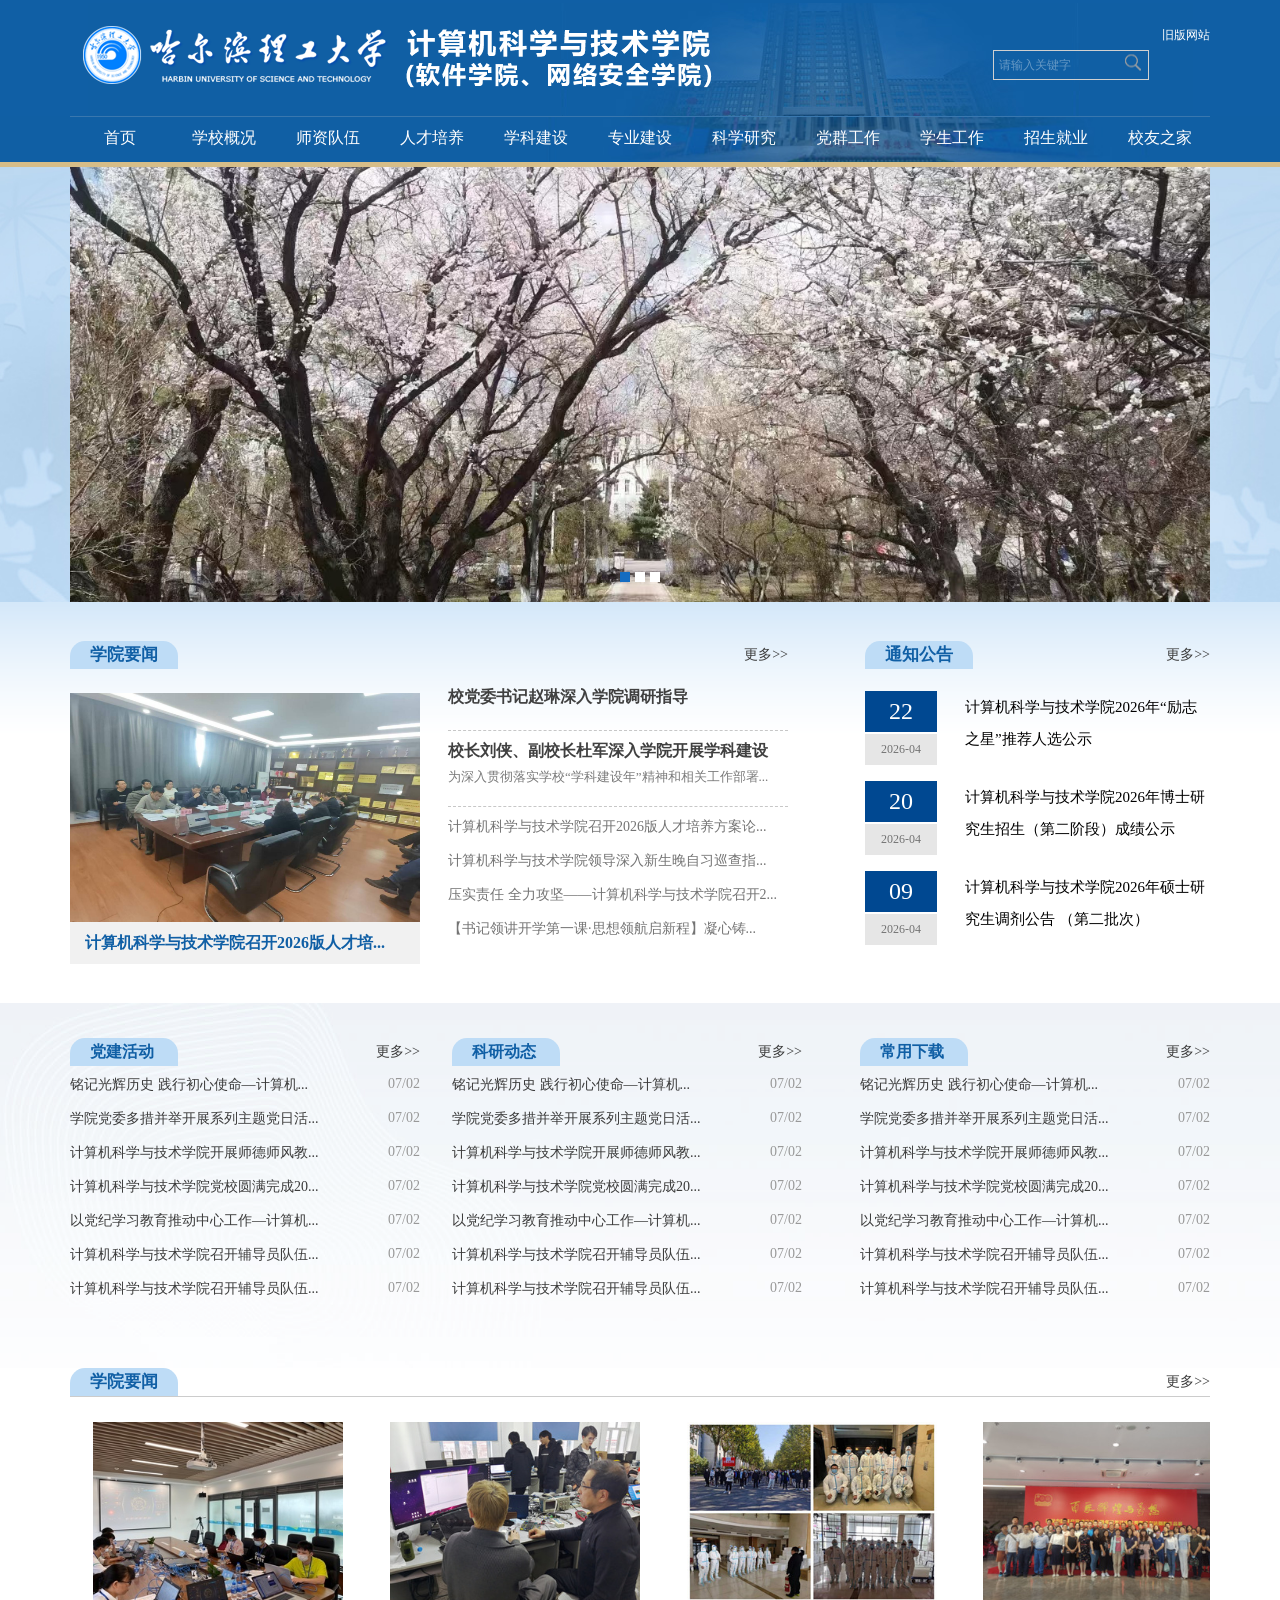
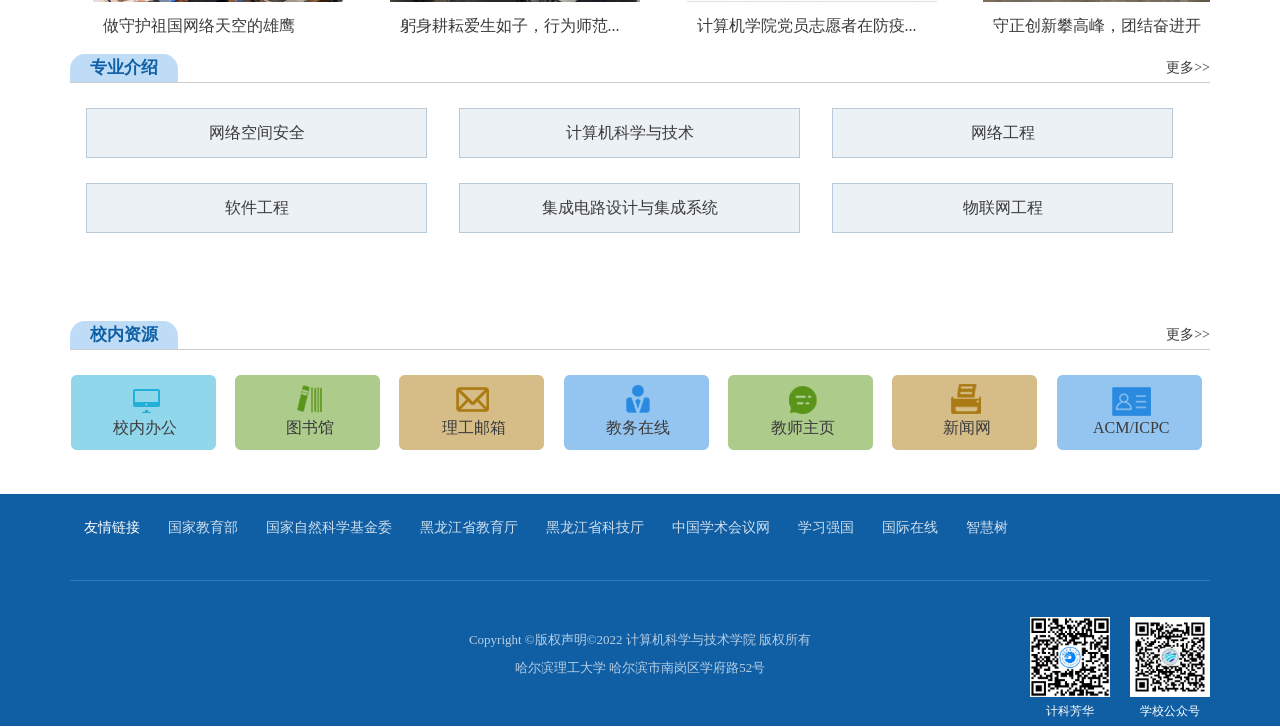
==== index.html @ 83032e9e "first commit" ====
<!DOCTYPE html>
<html lang="zh-CH">
<head>
    <meta charset="UTF-8">
    <meta name="viewport" content="width=device-width, initial-scale=1.0">
    <title>哈尔滨理工大学官网练习</title>
    <link rel="stylesheet" href="./css/index.css">
</head>
<script>
    window.onload=function(){
        let imglist = document.querySelectorAll('.imglist a')
        let leftBtn = document.querySelector('.leftBtn')
        let rightBtn = document.querySelector('.rightBtn')
        let btnlist = document.querySelectorAll('.btnlist span')
        // 轮播图的下标
        let index=0;
        let time;
        autoPlay();
        //位置按钮
        btnClick();
        function autoPlay(){
            clearInterval(time);
            time = setInterval(() => {
                // for(let i=0;i<imglist.length;i++){
                //     imglist[i].classList.remove('show');
                // }
                index==imglist.length-1?index=0:index++;
                public();
                // imglist[index].classList.add('show')
            }, 3000);
        }
        leftBtn.onclick=function(){
            // 清除一下time，防止在点击按钮的时候还在自动轮播
            clearInterval(time);
            index==0?index=imglist.length-1:index--;
            public();
            // 再调用
            autoPlay();
        }
        rightBtn.onclick=function(){
            clearInterval(time);
            index==imglist.length-1?index=0:index++;
            public();
            autoPlay();
        }
        function public(){
              for(let i=0;i<imglist.length;i++){
                imglist[i].classList.remove('show');
                btnlist[i].classList.remove('che');
                }
                imglist[index].classList.add('show');
                btnlist[index].classList.add('che');
        }
        function btnClick(){
            for(let i=0;i<btnlist.length;i++){
                btnlist[i].onclick=function(){
                    clearInterval(time);
                    index = i;
                    public();
                    autoPlay();
                }
            }
        }
        // 小轮播图缓慢轮播
        const postList=document.getElementById('postList')
        // 速度
        postList.style.animationDuration = '30s'
        // 自动获取下拉菜单高度
        const menuitems = document.querySelectorAll('.wp-menu .menu-item');
        menuitems.forEach(item =>{
            const submenu = item.querySelector('.submenu');
            if(submenu){
                const subHeight = submenu.scrollHeight;
                item.addEventListener('mouseenter',()=>{
                    submenu.style.height = subHeight + 'px'
                });
                item.addEventListener('mouseleave',()=>{
                    submenu.style.height = '0';
                })
            }
        })
    }
</script>
<body>
    <!-- 头部栏 -->
     <div class="header">
        <div class="container">
            <!-- 左侧logo区 -->
        <div class="header-left clearfix">
            <div class="sitelogo">
                <a href="#" title="返回哈尔滨理工大学首页"><img src="./images/logo.png" alt="logo图"></a>
            </div>
        </div>
        <!-- 右侧搜索区 -->
        <div class="header-right clearfix">
            <div class="old">
                <ul class="clearfix">
                    <li class="links-i1"><a href="#">旧版网站</a></li>
                </ul>
            </div>
            <div class="search-box">
                <div class="search-wp">
                    <form>
                        <div class="search-input">
                            <input class="search-title" type="text" placeholder="请输入关键字">
                        </div>
                        <div class="search-btn">
                            <input type="submit" class="search-submit" value>
                        </div>
                    </form>
                </div>
            </div>
        </div>
        </div>
     </div>
     <!-- 头部导航栏 -->
      <div class="wp-nav">
        <div class="inner clearfix">
            <div class="wp-panel">
                <div class="wp-winder">
                    <ul class="wp-menu clearfix">
                        <li class="menu-item i1"><a class="menu-link" href="#">首页</a></li>
                        <li class="menu-item i2">
                            <a class="menu-link" href="#">学校概况</a>
                            <ul class="submenu">
                                <li><a href="#">学院简介</a></li>
                                <li><a href="#">现任领导</a></li>
                                <li><a href="#">委员会</a></li>
                                <li><a href="#">学院办公室</a></li>
                                <li><a href="#">学生工作办公室</a></li>
                                <li><a href="#">系、中心</a></li>
                            </ul>
                        </li>
                        <li class="menu-item i3">
                            <a class="menu-link" href="#">师资队伍</a>
                            <ul class="submenu">
                                <li><a href="#">荣誉称号</a></li>
                                <li><a href="#">研究生导师</a></li>
                                <li><a href="#">教师队伍</a></li>
                                <li><a href="#">人才引进</a></li>
                            </ul>
                        </li>
                        <li class="menu-item i4">
                            <a class="menu-link" href="#">人才培养</a>
                            <ul class="submenu">
                                <li><a href="#">本科生培养</a></li>
                                <li><a href="#">硕士生培养</a></li>
                                <li><a href="#">博士生培养</a></li>
                                <li><a href="#">现代产业学院</a></li>
                            </ul>
                        </li>
                        <li class="menu-item i5">
                            <a class="menu-link" href="#">学科建设</a>
                            <ul class="submenu">
                                <li><a href="#">学科简介</a></li>
                                <li><a href="#">学科方向</a></li>
                                <li><a href="#">支撑平台</a></li>
                                <li><a href="#">博士后流动站</a></li>
                            </ul>
                        </li>
                        <li class="menu-item i6">
                            <a class="menu-link" href="#">专业建设</a>
                            <ul class="submenu">
                                <li><a href="#">一流本科专业</a></li>
                                <li><a href="#">工程教育专业认证</a></li>
                                <li><a href="#">新工科</a></li>
                                <li><a href="#">学生指导</a></li>
                                <li><a href="#">研究成果</a></li>
                                <li><a href="#">省级实验教学示范中心</a></li>
                            </ul>
                        </li>
                        <li class="menu-item i7">
                            <a class="menu-link" href="#">科学研究</a>
                            <ul class="submenu">
                                <li><a href="#">科研动态</a></li>
                                <li><a href="#">科研成果</a></li>
                            </ul>
                        </li>
                        <li class="menu-item i8">
                            <a class="menu-link" href="#">党群工作</a>
                            <ul class="submenu">
                                <li><a href="#">基层党组织</a></li>
                                <li><a href="#">党建理论</a></li>
                                <li><a href="#">党建学习</a></li>
                                <li><a href="#">党建活动</a></li>
                                <li><a href="#">党建风采</a></li>
                                <li><a href="#">能力作风建设</a></li>
                                <li><a href="#">喜迎二十大系列活动</a></li>
                            </ul>
                        </li>
                        <li class="menu-item i9">
                            <a class="menu-link" href="#">学生工作</a>
                            <ul class="submenu">
                                <li><a href="#">团学组织</a></li>
                                <li><a href="#">学生党建</a></li>
                                <li><a href="#">学生活动</a></li>
                                <li><a href="#">心理健康</a></li>
                                <li><a href="#">青春榜样</a></li>
                            </ul>
                        </li>
                        <li class="menu-item i10">
                            <a class="menu-link" href="#">招生就业</a>
                            <ul class="submenu">
                                <li><a href="#">本科生招生</a></li>
                                <li><a href="#">研究生招生</a></li>
                                <li><a href="#">就业工作</a></li>
                            </ul>
                        </li>
                        <li class="menu-item i11">
                            <a class="menu-link" href="#">校友之家</a>
                            <ul class="submenu">
                                <li><a href="#">校友风采</a></li>
                                <li><a href="#">校庆专栏</a></li>
                            </ul>
                        </li>
                    </ul>
                </div>
            </div>

        </div>
      </div>
      <!-- 主题内容区域 -->
       <!-- 轮播图-暂时用图片 -->
        <div class="wp-banner">
            <div class="imglist clearfix">
                <a href="#" class="show"><img src="./images/banner1.png" alt=""></a>
                <a href="#" class="show"><img src="./images/banner2.png" alt=""></a>
                <a href="#" class="show"><img src="./images/banner3.png" alt=""></a>
                <div class="leftBtn">&lt;</div>
                <div class="rightBtn">&gt;</div>
                <!-- 位置按钮 -->
                <div class="btnlist">
                    <span class="che"></span>
                    <span></span>
                    <span></span>
                </div>
            </div>
        </div>
        <!-- 内容区1 -->
         <div class="main1">
            <div class="container clearfix ">
                <div class="main1-left ">
                    <div class="biaoti clearfix">
                        <div class="tt">
                            <h3 class="titi" style="cursor: pointer;"><span class="title">学院要闻</span></h3>
                        </div>
                        <div class="more">
                            <a href="#">更多>></a>
                        </div>
                    </div>
                    <div class="mm1">
                        <div class="mm1-pc"><img src="./images/mm1.png" alt="小轮播图1-暂定"></div>
                        <div class="mm1-wz">
                            <h2 class="wz-h2">
                                <a href="#">计算机科学与技术学院召开2026版人才培...</a>
                            </h2>
                        </div>
                    </div>
                    <div class="mm2">
                        <ul class="new-text">
                            <li class="new-text-i1">
                                    <a href="#">校党委书记赵琳深入学院调研指导</a>
                            </li>
                            <li class="new-text-i2">
                                    <a href="#">校长刘侠、副校长杜军深入学院开展学科建设</a>
                                    <a class="i2-min" href="#">为深入贯彻落实学校“学科建设年”精神和相关工作部署...</a>
                            </li>
                            <li class="new-text-i3">
                                <a href="#">计算机科学与技术学院召开2026版人才培养方案论...</a>
                            </li>
                            <li class="new-text-i4">
                                <a href="#">计算机科学与技术学院领导深入新生晚自习巡查指...</a>
                            </li>
                            <li class="new-text-i5">
                                <a href="#">压实责任 全力攻坚——计算机科学与技术学院召开2...</a>
                            </li>
                            <li class="new-text-i6">
                                <a href="#">【书记领讲开学第一课·思想领航启新程】凝心铸...</a>
                            </li>
                        </ul>
                    </div>
                </div>
                <div class="main1-right ">
                    <div class="biaoti2 clearfix">
                        <div class="tt2">
                            <h3 class="titi" style="cursor: pointer;"><span class="title">通知公告</span></h3>
                        </div>
                        <div class="more">
                            <a href="#">更多>></a>
                        </div>
                    </div>
                    <div class="con">
                        <ul class="news_list clearfix">
                            <li class="news n1">
                                <div class="news_date">
                                    <div class="news_year">22</div>
                                    <div class="news_days">2026-04</div>
                                </div>
                                <div class="news_wz">
                                    <div class="news_con">
                                        <div class="news_title">
                                            <a href="#">计算机科学与技术学院2026年“励志之星”推荐人选公示</a>
                                        </div>
                                    </div>
                                </div>
                            </li>
                            <li class="news n1">
                                <div class="news_date">
                                    <div class="news_year">20</div>
                                    <div class="news_days">2026-04</div>
                                </div>
                                <div class="news_wz">
                                    <div class="news_con">
                                        <div class="news_title">
                                            <a href="#">计算机科学与技术学院2026年博士研究生招生（第二阶段）成绩公示</a>
                                        </div>
                                    </div>
                                </div>
                            </li>
                            <li class="news n1">
                                <div class="news_date">
                                    <div class="news_year">09</div>
                                    <div class="news_days">2026-04</div>
                                </div>
                                <div class="news_wz">
                                    <div class="news_con">
                                        <div class="news_title">
                                            <a href="#">计算机科学与技术学院2026年硕士研究生调剂公告 （第二批次）</a>
                                        </div>
                                    </div>
                                </div>
                            </li>
                            <li class="news n2"></li>
                            <li class="news n3"></li>
                        </ul>
                    </div>
                </div>
            </div>
         </div>
         <!-- 内容区2 -->
          <div class="main2">
            <div class="container">
                <div class="mod">
                    <div class="ml">
                        <div class="ml-box clearfix">
                            <div class="mod-biaoti clearfix">
                                <div class="tt2">
                                    <h3 class="titi" style="cursor: pointer;"><span class="title">党建活动</span></h3>
                                </div>
                                <div class="more">
                                    <a href="#">更多>></a>
                                </div>
                            </div>
                            <div class="con tu-text">
                                <ul class="news-list clearfix">
                                    <li class="news i1 clearfix">
                                        <div class="news-title">
                                            <a href="#">铭记光辉历史 践行初心使命—计算机...</a>
                                        </div>
                                        <div class="news-meta">07/02</div>
                                    </li>
                                    <li class="news i1 clearfix">
                                        <div class="news-title">
                                            <a href="#">学院党委多措并举开展系列主题党日活...</a>
                                        </div>
                                        <div class="news-meta">07/02</div>
                                    </li>
                                    <li class="news i1 clearfix">
                                        <div class="news-title">
                                            <a href="#">计算机科学与技术学院开展师德师风教...</a>
                                        </div>
                                        <div class="news-meta">07/02</div>
                                    </li>
                                    <li class="news i1 clearfix">
                                        <div class="news-title">
                                            <a href="#">计算机科学与技术学院党校圆满完成20...</a>
                                        </div>
                                        <div class="news-meta">07/02</div>
                                    </li>
                                    <li class="news i1 clearfix">
                                        <div class="news-title">
                                            <a href="#">以党纪学习教育推动中心工作—计算机...</a>
                                        </div>
                                        <div class="news-meta">07/02</div>
                                    </li>
                                    <li class="news i1 clearfix">
                                        <div class="news-title">
                                            <a href="#">计算机科学与技术学院召开辅导员队伍...</a>
                                        </div>
                                        <div class="news-meta">07/02</div>
                                    </li>
                                    <li class="news i1 clearfix">
                                        <div class="news-title">
                                            <a href="#">计算机科学与技术学院召开辅导员队伍...</a>
                                        </div>
                                        <div class="news-meta">07/02</div>
                                    </li>

                                </ul>
                            </div>
                        </div>
                    </div>
                    <div class="mc">
                        <div class="ml-box clearfix">
                            <div class="mod-biaoti clearfix">
                                <div class="tt2">
                                    <h3 class="titi" style="cursor: pointer;"><span class="title">科研动态</span></h3>
                                </div>
                                <div class="more">
                                    <a href="#">更多>></a>
                                </div>
                            </div>
                            <div class="con tu-text">
                                <ul class="news-list clearfix">
                                    <li class="news i1 clearfix">
                                        <div class="news-title">
                                            <a href="#">铭记光辉历史 践行初心使命—计算机...</a>
                                        </div>
                                        <div class="news-meta">07/02</div>
                                    </li>
                                    <li class="news i1 clearfix">
                                        <div class="news-title">
                                            <a href="#">学院党委多措并举开展系列主题党日活...</a>
                                        </div>
                                        <div class="news-meta">07/02</div>
                                    </li>
                                    <li class="news i1 clearfix">
                                        <div class="news-title">
                                            <a href="#">计算机科学与技术学院开展师德师风教...</a>
                                        </div>
                                        <div class="news-meta">07/02</div>
                                    </li>
                                    <li class="news i1 clearfix">
                                        <div class="news-title">
                                            <a href="#">计算机科学与技术学院党校圆满完成20...</a>
                                        </div>
                                        <div class="news-meta">07/02</div>
                                    </li>
                                    <li class="news i1 clearfix">
                                        <div class="news-title">
                                            <a href="#">以党纪学习教育推动中心工作—计算机...</a>
                                        </div>
                                        <div class="news-meta">07/02</div>
                                    </li>
                                    <li class="news i1 clearfix">
                                        <div class="news-title">
                                            <a href="#">计算机科学与技术学院召开辅导员队伍...</a>
                                        </div>
                                        <div class="news-meta">07/02</div>
                                    </li>
                                    <li class="news i1 clearfix">
                                        <div class="news-title">
                                            <a href="#">计算机科学与技术学院召开辅导员队伍...</a>
                                        </div>
                                        <div class="news-meta">07/02</div>
                                    </li>

                                </ul>
                            </div>
                        </div>
                    </div>
                    <div class="mr">
                        <div class="ml-box clearfix">
                            <div class="mod-biaoti clearfix">
                                <div class="tt2">
                                    <h3 class="titi" style="cursor: pointer;"><span class="title">常用下载</span></h3>
                                </div>
                                <div class="more">
                                    <a href="#">更多>></a>
                                </div>
                            </div>
                            <div class="con tu-text">
                                <ul class="news-list clearfix">
                                    <li class="news i1 clearfix">
                                        <div class="news-title">
                                            <a href="#">铭记光辉历史 践行初心使命—计算机...</a>
                                        </div>
                                        <div class="news-meta">07/02</div>
                                    </li>
                                    <li class="news i1 clearfix">
                                        <div class="news-title">
                                            <a href="#">学院党委多措并举开展系列主题党日活...</a>
                                        </div>
                                        <div class="news-meta">07/02</div>
                                    </li>
                                    <li class="news i1 clearfix">
                                        <div class="news-title">
                                            <a href="#">计算机科学与技术学院开展师德师风教...</a>
                                        </div>
                                        <div class="news-meta">07/02</div>
                                    </li>
                                    <li class="news i1 clearfix">
                                        <div class="news-title">
                                            <a href="#">计算机科学与技术学院党校圆满完成20...</a>
                                        </div>
                                        <div class="news-meta">07/02</div>
                                    </li>
                                    <li class="news i1 clearfix">
                                        <div class="news-title">
                                            <a href="#">以党纪学习教育推动中心工作—计算机...</a>
                                        </div>
                                        <div class="news-meta">07/02</div>
                                    </li>
                                    <li class="news i1 clearfix">
                                        <div class="news-title">
                                            <a href="#">计算机科学与技术学院召开辅导员队伍...</a>
                                        </div>
                                        <div class="news-meta">07/02</div>
                                    </li>
                                    <li class="news i1 clearfix">
                                        <div class="news-title">
                                            <a href="#">计算机科学与技术学院召开辅导员队伍...</a>
                                        </div>
                                        <div class="news-meta">07/02</div>
                                    </li>

                                </ul>
                            </div>
                        </div>
                    </div>
                </div>
            </div>
          </div>
          <!-- 内容3 -->
           <div class="main3">
            <div class="container">
                <div class="mod clearfix">
                    <div class="post-min">
                        <div class="biaoti3 clearfix">
                            <div class="tt">
                                <h3 class="titi"><span class="title">学院要闻</span></h3>
                            </div>
                            <div class="more">
                                <a href="#">更多>></a>
                            </div>
                        </div>
                        <!-- 小轮播 -->
                        <div class="scroll-wrap">
                        <div class="pc-min clearfix" id="postList">
                            <div class="pc1">
                                <img src="./images/post1.png">
                                <div class="pc1-wz">
                                    <a href="#">做守护祖国网络天空的雄鹰————...</a>
                                </div>
                            </div>
                            <div class="pc2">
                                <img src="./images/post2.png">
                                <div class="pc2-wz">
                                    <a href="#">躬身耕耘爱生如子，行为师范...</a>
                                </div>
                            </div>
                            <div class="pc3">
                                <img src="./images/post3.png">
                                <div class="pc3-wz">
                                    <a href="#">计算机学院党员志愿者在防疫...</a>
                                </div>
                            </div>
                            <div class="pc4">
                                <img src="./images/post4.png">
                                <div class="pc4-wz">
                                    <a href="#">守正创新攀高峰，团结奋进开新...</a>
                                </div>
                            </div>
                            <div class="pc1">
                                <img src="./images/post1.png">
                                <div class="pc1-wz">
                                    <a href="#">做守护祖国网络天空的雄鹰————...</a>
                                </div>
                            </div>
                            <div class="pc2">
                                <img src="./images/post2.png">
                                <div class="pc2-wz">
                                    <a href="#">躬身耕耘爱生如子，行为师范...</a>
                                </div>
                            </div>
                            <div class="pc3">
                                <img src="./images/post3.png">
                                <div class="pc3-wz">
                                    <a href="#">计算机学院党员志愿者在防疫...</a>
                                </div>
                            </div>
                            <div class="pc4">
                                <img src="./images/post4.png">
                                <div class="pc4-wz">
                                    <a href="#">守正创新攀高峰，团结奋进开新...</a>
                                </div>
                            </div>
                        </div>
                        </div>
                    <div class="post-2">
                        <div class="biaoti3 clearfix">
                            <div class="tt">
                                <h3 class="titi" style="cursor: pointer;"><span class="title">专业介绍</span></h3>
                            </div>
                            <div class="more">
                                <a href="#">更多>></a>
                            </div>
                        </div>
                        <div class="tu-text">
                            <ul class="news-list clearfix">
                                <li class="news n1">
                                    <div class="news-con"></div>
                                    <div class="news-title0"><a href="#">网络空间安全</a></div>
                                </li>
                                <li class="news n1">
                                     <div class="news-con"></div>
                                    <div class="news-title0"><a href="#">计算机科学与技术</a></div>
                                </li>
                                <li class="news n1">
                                     <div class="news-con"></div>
                                    <div class="news-title0"><a href="#">网络工程</a></div>
                                </li>
                                <li class="news n1">
                                     <div class="news-con"></div>
                                    <div class="news-title0"><a href="#">软件工程</a></div>
                                </li>
                                <li class="news n1">
                                     <div class="news-con"></div>
                                    <div class="news-title0"><a href="#">集成电路设计与集成系统</a></div>
                                </li>
                                <li class="news n1">
                                     <div class="news-con"></div>
                                    <div class="news-title0"><a href="#">物联网工程</a></div>
                                </li>
                            </ul>
                        </div>
                    </div>
                        <div class="post-3">
                            <div class="biaoti3 clearfix">
                                <div class="tt">
                                    <h3 class="titi"style="cursor: pointer;"><span class="title">校内资源</span></h3>
                                </div>
                                <div class="more">
                                    <a href="#">更多>></a>
                                </div>
                                </div>
                            <div class="post3-text">
                                <ul class="post3-list clearfix">
                                    <li class="pnews n1 clearfix">
                                        <div class="ptitle"><a href="#">校内办公</a></div>
                                    </li>
                                    <li class="pnews n2 clearfix">
                                         <div class="ptitle"><a href="#">图书馆</a></div>
                                    </li>
                                    <li class="pnews n3 clearfix">
                                         <div class="ptitle"><a href="#">理工邮箱</a></div>
                                    </li>
                                    <li class="pnews n4 clearfix">
                                         <div class="ptitle"><a href="#">教务在线</a></div>
                                    </li>
                                    <li class="pnews n5 clearfix">
                                         <div class="ptitle"><a href="#">教师主页</a></div>
                                    </li>
                                    <li class="pnews n6 clearfix">
                                         <div class="ptitle"><a href="#">新闻网</a></div>
                                    </li>
                                    <li class="pnews n7 clearfix">
                                         <div class="ptitle"><a href="#">ACM/ICPC</a></div>
                                    </li>
                                </ul>
                            </div>
                        </div>
                </div>
            </div>
           </div>
           </div>
           <!-- 页脚区 -->
            <div class="footer">
                <div class="container">
                    <div class="top-link clearfix">
                        <li style="font-size: 14px;color: white;">友情链接</li>
                        <li><a href="#">国家教育部</a></li>
                        <li><a href="#">国家自然科学基金委</a></li>
                        <li><a href="#">黑龙江省教育厅</a></li>
                        <li><a href="#">黑龙江省科技厅</a></li>
                        <li><a href="#">中国学术会议网</a></li>
                        <li><a href="#">学习强国</a></li>
                        <li><a href="#">国际在线</a></li>
                        <li><a href="#">智慧树</a></li> 
                    </div>
                    <div class="bottom-foot">
                        <p class="copyright">Copyright ©版权声明©2022  计算机科学与技术学院  版权所有</p>
                        <p class="copyright">哈尔滨理工大学 哈尔滨市南岗区学府路52号</p>
                        <div class="foot-right">
                            <ul class="clearfix">
                                <li class="i1">
                                    <div class="right-con">
                                        <a href="#" target="_blank" title="学校公众号"><img src="./images/二维码.png" alt="二维码"></a>
                                    </div>
                                    <span>
                                        <a href="#" target="_blank" title="学校公众号">学校公众号</a>
                                    </span>
                                </li>
                                <li class="i2">
                                    <div class="right-con">
                                        <a href="#" target="_blank" title="计科芳华"><img src="./images/二维码2.png" alt="二维码"></a>
                                    </div>
                                    <span>
                                        <a href="#" target="_blank" title="计科芳华">计科芳华</a>
                                    </span>
                                </li>
                            </ul>
                        </div>
                    </div>
                </div>
            </div>
</body>
</html>
---- css/index.css ----
/* #region 基础设置 start */
.container {
    max-width: 1140px;
    margin: 0 auto; 
}
ul,ol {
    list-style: none;
}
a {
    text-decoration: none;
}
body,h1,h2,h3,h4,h5,h6,hr,p,blockquote,dl,dt,dd,ul,ol,li,pre,form,fieldset,legend,button,input,textarea,th,td{
    margin: 0;
    padding: 0;
}   

/* #endregion 基础设置 end */

/* #region 头部栏样式 start*/
.header{
    height: 116px;
    background: #105fa5 url(../images/heabd.png) no-repeat center bottom;
}
.header-left .sitelogo{
    float: left;
    padding-top: 10px;
}
.header-right{
    width: 217px;
    float: right;
    margin-top: 25px;
}
.old{
    float: right;
}
.old ul .links-i1{
    float: left;
}
.old ul .links-i1 a{
    color: white;
    font-size: 12px;
}
.search-box{
    width: 156px;
    margin-top: 25px;
    float: left;
    text-align: right;
}
.search-wp{
    position: relative;
    border: 1px solid #d0d0d0;
}
.search-wp form{
    display: block;
}
.search-wp .search-input{
    margin-right: 40px;
    margin-left: 5px;
}
.search-wp .search-input input.search-title{
    padding: 6px 0px;
    width: 100%;
    height: 16px;
    outline: 0;
    border: 0;
    background: 0 0;
    color: #fff;
    font-size: 12px;
    line-height: 15px;
    opacity: 0.6;
    font-family: 微软雅黑;
}
.search-wp .search-input
input.search-title::-webkit-input-placeholder{
    color: #fff;
    opacity: 0.6;
    text-align: left;
}
.search-wp .search-input
input.search-title::-moz-placeholder{
    color: #fff;
    opacity: 0.6;
    text-align: left;
}
.search-wp .search-input
input.search-title::-ms-placeholder{
    color: #fff;
    opacity: 0.6;
    text-align: left;
}
.search-wp .search-btn{
    position: absolute;
    top: -1px;
    right: 0;
    width: 32px;
    height: 24px;
}
.search-wp .search-btn input.search-submit{
    width: 32px;
    height: 24px;
    outline: 0;
    border: 0;
    background: url(../images/sous.png) no-repeat center center;
    cursor: pointer;
}
/* #endregion 头部栏样式 end*/
/* #region 头部导航栏 start */
.wp-nav{
    border-bottom: 5px solid #d6bd88;
    background: url(../images/navbd.png) no-repeat center;
    background-size: cover;
}
.wp-nav .inner{
    border-top: 1px solid #3977ae;
    margin: 0 auto;
    max-width: 1140px;
}
.wp-nav .inner .wp-panel{
    height: 45px;
}
.wp-menu{
    margin: 0 auto;
}
.wp-winder ul{
padding-left: 0;
}
.wp-menu .menu-item{
    position: relative;
    display: inline-block;
    text-align: center;
    z-index: 10;
}
.wp-menu .menu-item li{
    background: 0 0;
    width: 100px;
}

.wp-menu .menu-item a.menu-link{
    display: inline-block;
    min-width: 100px;
    color: #fffefe;
    text-align: center;
    font-size: 16px;
    line-height: 42px;
    width: 100%;
    text-decoration: none;
}
.wp-menu .submenu{
    position: absolute;
    top: 100%;
    left: 0;
    background:#fff;
    list-style: none;
    padding: 0;
    margin: 0;
    min-width: 130px;
    /* display: none; */
    box-shadow:0 2px 8px rgba(0, 0, 0, 0.1) ;
    height: 0;
    overflow: hidden;
    transition:  0.5s ease;
}
/* .wp-menu .menu-item:hover .submenu{
    transition:  0.5s ease;
    
} */
.wp-menu .submenu li a{
    width: 100%;
    display: block;
    padding: 10px 15px;
    color: #333;
    text-decoration: none;
    font-size: 15px;
    text-align: center;
    font-family: "微软雅黑";
}
.wp-menu .submenu li a:hover{
    background-color: rgb(19, 132, 226);
    color: #fff;
    transition: 0.5s;
}
/* .wp-menu .menu-item:hover .submenu{
    display: block;
} */
.wp-menu .menu-item:hover .menu-link{
    background-color: rgb(19, 132, 226);
    transition: 0.5s;
}
/* #endregion 头部导航栏 end */

/* #region 轮播图样式 start */
.wp-banner{
    height: 435px;
    width: 100%;
    background: url(../images/banbd.png) no-repeat center;
    overflow: hidden;
    background-size: cover;
}
.wp-banner .imglist{
    position: relative;
    text-align: center;
    width: 1140px;
    height: 435px;
    margin: 0 auto;
    overflow: hidden;
}
.wp-banner .imglist a{
    display: block;
    position: absolute;
    width: 100%;
    height: 100%;
    /* display: none; */
    opacity: 0;
    transition:0.8s ease;
    font-family: "微软雅黑";
    z-index: 1;
}
.show{
    opacity: 1 !important;
    z-index: 9;
}
.wp-banner .imglist a img{
    display: block;
    width: 100%;
    height: 100%;
    object-fit: cover;
}
.leftBtn,.rightBtn{
    position: absolute;
    top: 50%;
    transform: translate(0,-50%);
    font-size: 40px;
    opacity: 0;
    pointer-events: none;
    transition: 0.3s;
    background: rgb(0, 0, 0,0.6);
    color: #fff;
    width: 39px;
    height: 64px;
    line-height: 64px;
    text-align: center;
    cursor: pointer;
    z-index: 99;
    border-radius: 6px;
}
.imglist:hover .leftBtn,.imglist:hover .rightBtn{
    opacity: 0.9;
    pointer-events: auto;
}
.leftBtn:hover,.rightBtn:hover{
    opacity: 1 !important;
    transition: 0.2s;
    background: rgb(0, 0, 0);
}
.leftBtn{
    left: 0px;
}
.rightBtn{
    right: 0px;
}
/* .show{
    display: block !important;
} */
.btnlist{
    position: absolute;
    bottom: 20px;
    left: 50%;
    transform: translate(-50%,0);
    display: flex;
    z-index: 99;
}
.btnlist span{
    background: white;
    width: 10px;
    height: 10px;
    display: block;
    margin-right: 5px;
    border-radius: 0;
    z-index: 99;
}
.btnlist span:last-child{
    margin-right: 0;
}
.che{
    background: #146cc1 !important;
    z-index: 99;
}
/* #endregion 轮播图样式 end */

/* #region 内容区1样式 start */
.main1{
    height: 401px;
    background: url(../images/main.png) no-repeat;
}
.main1 .container{
    padding: 25px 0 0;
}
.main1 .main1-left{
    float: left;
    width: 718px;
    padding-top: 14px;
}
.main1-left .biaoti{
    height:40px;
    width: 718px;
    margin-bottom: 6px;
}
.main1-left .biaoti .tt{
    height: 28px;
    float: left;
}
.tt .titi{
    background-color: #bedcf6;
    padding: 0 20px;
    color: #105fa5;
    font-size: 17px;
    font-weight: 700;
    line-height: 28px;
    height: 28px;
    display: inline-block;
    border-radius: 15px 15px 0 0;
}
.biaoti .more{
    float: right;
    line-height: 28px;
    font-size: 14px;
}
.biaoti .more a{
    color: #3b3b3b;
    text-decoration: none;
    font-family: "微软雅黑";
}
.main1-left .mm1{
    float: left;
    width: 350px;
    padding: 6px 0;
    margin: 0 auto;
}
.mm1-pc{
    width: 350px;
    height: 229.2px;
    margin-bottom: 0;
    padding-bottom: 0;
}
.mm1-pc img{
    width: 350px;
    height: 229.2px;
}

.mm1-wz .wz-h2{
    background: #f1f1f1 !important;
    height: 42px;
    line-height: 42px;
    padding: 0 15px;
    font-size: 16px !important;
    display: block !important;
}   
.wz-h2 a{
    color: #105fa5;
    text-decoration: none;
}
.main1-left .mm2{
    float: right;
    width: 340px;
    height: 300px;
}
.mm2 .new-text-i1{
    width: 340px;
    height: 43.07px;
    border-bottom: 1px dashed #c7c7c7;
    margin-bottom: 10px;
}
.mm2 .new-text-i1 a, .mm2 .new-text-i2 a{
    color: #404040;
    font-weight: bold;
    text-decoration: none;
    font-size: 16px;
}
.new-text-i2 a:nth-child(2){
    display: block;
    font-weight: normal;
    font-size: 13px;
    color: #7a7a7a;
    padding-top: 6px;
}
.mm2 .new-text-i2{
    width: 340px;
    height: 65.07px;
    border-bottom: 1px dashed #c7c7c7;
    margin-bottom: 10px;
}
.mm2 .new-text-i3, .mm2 .new-text-i4, .mm2 .new-text-i5, .mm2 .new-text-i6{
    width: 340px;
    height: 34px;
    display: block;
}
.mm2 .new-text-i3 a, .mm2 .new-text-i4 a, .mm2 .new-text-i5 a, .mm2 .new-text-i6 a{
    color: #747474;
    font-size: 14px;
    text-decoration: none;
}
.main1 .main1-right{
    float: right;
    width: 345px;
    height: 362.2px;
    padding-top: 14px;
}
.main1-right .biaoti2{
    height:40px;
    width: 345px;
    margin-bottom: 6px;
}
.main1-right .biaoti2 .tt2{
    height: 28px;
    float: left;
}
.tt2 .titi{
    background-color: #bedcf6;
    padding: 0 20px;
    color: #105fa5;
    font-size: 17px;
    font-weight: 700;
    line-height: 28px;
    height: 28px;
    display: inline-block;
    border-radius: 15px 15px 0 0;
}
.biaoti2 .more{
    float: right;
    line-height: 28px;
    font-size: 14px;
}
.biaoti2 .more a{
    color: #3b3b3b;
    text-decoration: none;
    font-family: "微软雅黑";

}
.main1-right.con{
    padding: 6px 0;
    margin: 0 auto;
    width: 345px;
    height: 322px;
}
.main1-right .news_list li.news.n1{
    margin-top: 10px;
}
.main1-right .news_list li.news{
    margin-bottom: 10px;
    padding-bottom: 16px;
}
.news_list li.news{
    padding-left: 0;
    line-height: 34px;
}
.main1-right .news_list li.news .news_date{
    float: left;
    margin-right: 0;
    width: 72px;
    text-align: center;
}
.news_list li.news .news_date .news_year{
    background-color: #004891;
    color: #fff;
    font-size: 24px;
    line-height: 41px;
    transition: all .4s ease-in-out;
}
.news_list li.news:hover .news_year{
    background-color: #d6bd88;
    transition: all .4s ease-in-out;
}
.news_list li.news .news_date .news_days{
    margin-top: 2px;
    background-color: #e6e6e6;
    color: #737373;
    font-size: 12px;
    font-family: "微软雅黑";
    line-height: 31px;
}
.news_list li.news .news_con{
    margin-left: 100px;
    padding: 0 0;
}
.news_list li.news .news_con .news_title{
    margin-top: 4px;
    color: #000;
    font-size: 15px;
    line-height: 32px;
}
.news_list li.news .news_con .news_title a{
    color: #000;
    text-decoration: none;
    font-family: "微软雅黑";
}
.news_list li.news .news_con .news_title a:hover{
    color: #105fa5;
    transition: 0.6s;
}
/* #endregion 内容区1样式 end */

/* #region 内容区2 start  */
.main2{
    height: 365.2px;
    background: url(../images/main3.png);
}
.main2 .container{
    padding: 35px 0 40px;
}
.main2 .container .mod{
    height: 290.2px;
}
.main2 .container .mod .ml{
    float: left;
    width: 350px;
    height: 290.2px;
}
.main2 .container .mod .mc{
    float: left;
    width: 350px;
    height: 290.2px;
    margin: 0 32px;
}
.main2 .container .mod .mr{
    float: right;
    width: 350px;
    height: 290.2px;
}
.mod .mod-biaoti{
    height: 28px;
    width: 350px;
}
.mod .mod-biaoti .tt2{
    height: 28px;
    float: left;
    width: 107.98px;
}
.mod-biaoti .tt2 .titi{
    width: 67.98px;
    background-color: #bedcf6;
    padding: 0 20px;
    color: #105fa5;
    font-size: 16px;
    font-weight: 700;
    line-height: 28px;
    height: 28px;
    display: inline-block;
    border-radius: 15px 15px 0 0;
}
.mod-biaoti .more{
    float: right;
    line-height: 28px;
    font-size: 14px;
}
.mod-biaoti .more a{
    color: #3b3b3b;
    text-decoration: none;
    font-family: "微软雅黑";
}
.ml-box .con{
    width: 350px;
    height: 250px;
    margin: 0 auto;
    padding: 6px 0;
}
.tu-text .news-list li.news{
    margin-bottom: 10px;
}
.news-list li.news{
    padding-left: 0;
    line-height: 34px;
    width: 350px;
    height: 24px;
}
.tu-text .news-list li.news .news-title{
    line-height: 24px;
    font-size: 15px;
}
.news-list li.news .news-title a{
    font-size: 14px !important;
    color: #3b3b3b;
    text-decoration: none;
    font-family: "微软雅黑";
}
.main2 .news-title{
    float: left;
    width: 254.4px;
}
.main2 .news-meta{
    height: 24px;
    float: right;
    line-height: 24px;
    color: #999;
    font-size: 14px;
}
/* #endregion 内容区2 end */

/* #region 内容区3 start */
.main3.container{
    height: 753.07px;
}
.main3.container.mod{
    height: 753.07px;
    width: 1140px;
}
.post-min .biaoti3{
    height:28px;
    width: 1140px;
    margin-bottom: 25px;
    border-bottom: 1px solid #cccccc;
}
.post-min .biaoti3 .tt{
    height: 28px;
    float: left;
}
.post-min .biaoti3 .tt .titi{
    background-color: #bedcf6;
    padding: 0 20px;
    color: #105fa5;
    font-size: 17px;
    font-weight: 700;
    line-height: 28px;
    height: 28px;
    display: inline-block;
    border-radius: 15px 15px 0 0;
}
.post-min .biaoti3 .more{
    float: right;
    line-height: 28px;
    font-size: 14px;
}
.post-min .biaoti3 .more a{
    color: #3b3b3b;
    text-decoration: none;
    font-family: "微软雅黑";
}
/* 小轮播 */
.pc-min{
    height: 232px;
    width: 1140px;
    margin-bottom: 25px;
}
.pc-min .pc1{
    float: none;
    width: 250px;
    height: 220px;
    margin-left: 22.5px;
    margin-right: 23.5px;
}
.pc-min .pc2,.pc-min .pc3,.pc-min .pc4{
    /* 防止图片被压缩 */
    float: none;
    width: 250px;
    height: 220px;
    margin: 0 23.5px;
    /* 防止flex把图片压缩变形 */
    flex-shrink: 0;
}
.pc-min .pc4{
    float: none;
    width: 250px;
    height: 220px;
    margin-left: 22.5px;
    margin-right: 22.5px;
}
.pc-min .pc1 img ,.pc-min .pc2 img,.pc-min .pc3 img,.pc-min .pc4 img{
    width: 250px;
    height: 180px;
    cursor: pointer;
}
.pc1-wz , .pc2-wz,.pc3-wz,.pc4-wz{
    width: 250px;
    height: 40px;
    float: none;
    margin-top: 0;
    padding-top: 0;
}   
.pc1-wz a,.pc2-wz a,.pc3-wz a,.pc4-wz a{
    margin: 0 10px;
    line-height: 40px;
    color: #3b3b3b;
}
.pc1-wz a:hover,.pc2-wz a:hover,.pc3-wz a:hover,.pc4-wz a:hover{
color: #105fa5;
transition: 0.3s;
}
.scroll-wrap{
    width: 1140px;
    height: 232px;
    overflow: hidden;
    position: relative;
}
#postList{
    display: flex;
    /* 禁止换行保证那两组都在一行上 */
    flex-wrap: nowrap;
    animation: scroll 30s linear infinite;
}
.scroll-wrap:hover #postList{
    animation-play-state: paused;
}
/* 关键帧动画：实现无帧滚动 */
@keyframes scroll{
    0%{
        transform: translateX(0);
    }100%{
        /* 移动一半宽度 因复制了一份 */
        transform: translateX(-50%);
    }
}
/* 小轮播end */
.main3 .tu-text{
    margin-top: 25px;
}
.main3 .tu-text .news-list li{
    width: 339px;
    float: left;
    height: 48px;
    text-align: center;
    border: 1px solid #b9c9d7;
    background: #ebf1f5;
    margin: 0 16px;
    text-align: center;
    margin-bottom: 25px !important;
}
.tu-list .news-list .news .news-con{
    width: 339px;
    height: 49.07px;
}
.tu-list .news-list .news .news-title0{
    font-size: 15px;
    line-height: 48px !important;
}
 .news .news-title0 a{
    line-height: 48px;
    display: inline-block;
    width: 100%;
    height: 100%;
    color: #3b3b3b;
    text-decoration: none;
    font-family: "微软雅黑";
}
 .news .news-title0 a:hover{
    color: #105fa5;
    transition: 0.5s;
 }
.post-2{
    height: 236.53px;

}
.post-3{
    height: 153.27px;
    margin: 30px 0 20px 0;
}
.post-3.post3-text{
    padding: 6px 0;
    height: 97px;
}
.post3-list{
    margin: 0 -7px;
}
.post-3.post3-text .post3-list li.pnews{
    margin-bottom: 10px;
}
.post3-list li.n1{
    background: url(../images/icon1.png) no-repeat;
}
.post3-list li.n2{
    background: url(../images/icon2.png) no-repeat;
}
.post3-list li.n3{
    background: url(../images/icon3.png) no-repeat;
}
.post3-list li.n4{
    background: url(../images/icon4.png) no-repeat;
}
.post3-list li.n5{
    background: url(../images/icon5.png) no-repeat;
}
.post3-list li.n6{
    background: url(../images/icon6.png) no-repeat;
}
.post3-list li.n7{
    background: url(../images/icon7.png) no-repeat;
}
.post3-list .ptitle{
    line-height: 106px !important;
}
.post3-list .ptitle a{
    display: inline-block;
    width: 100%;
    height: 100%;
    color: #3b3b3b;
    text-decoration: none;
    font-family: "微软雅黑";
}
.post3-list li.pnews{
    padding-left: 0;
    line-height: 34px;
}
.post3-list li{
    width: 149px;
    height: 75px;
    float: left;
    margin: 0 7.684px;
    text-align: center;
    list-style: none;
}
.post3-list li:hover a{
    color: #105fa5;
    transition: 0.5s;
}
/* #endregion 内容区3 end */ 

 /* #region 页脚区 start */ 
 .footer{
    height: 232.13px;
    width: 100%;
    background: #105fa5;
 }
.top-link{
    height: 85.7px;
 }
.top-link li{
    float: left;
    font-size: 14px;
    list-style: none;
    padding: 25px 14px;
    opacity: .8;
 }
 .top-link li:first-child{
    opacity: 1;
 }
 .top-link li a{
    color: #fff !important;
    font-family: "微软雅黑";
 }
.bottom-foot{
    height: 56.07px;
    padding: 45px 0px;
    border-top: 1px solid #287cc6;
    position: relative;
}
.bottom-foot p{
    color: #fff;
    font-size: 13px;
    text-align: center;
    font-weight: 400;
    font-family: "微软雅黑";
    line-height: 28px;
    opacity: .7;
}
 .foot-right{   
    width: 200px;
    height: 110.07px;
    position: absolute;
    right: 0px;
    bottom: 0px;
    overflow:visible;
}
.bottom-foot .foot-right li{
    float: right;
    margin-left: 20px;
}
.foot-right li,.foot-right a,.foot-right span{
    color: #fff;
    text-align: center;
    font-size: 12px;
    line-height: 18px;
}
.foot-right img{
    width: 80px;
    height: 80px;
    transition: 0.2s;
    object-fit: cover;
}
.foot-right img:hover{
    transform:scale(1.1);
}
 /* #endregion 页脚区 end */
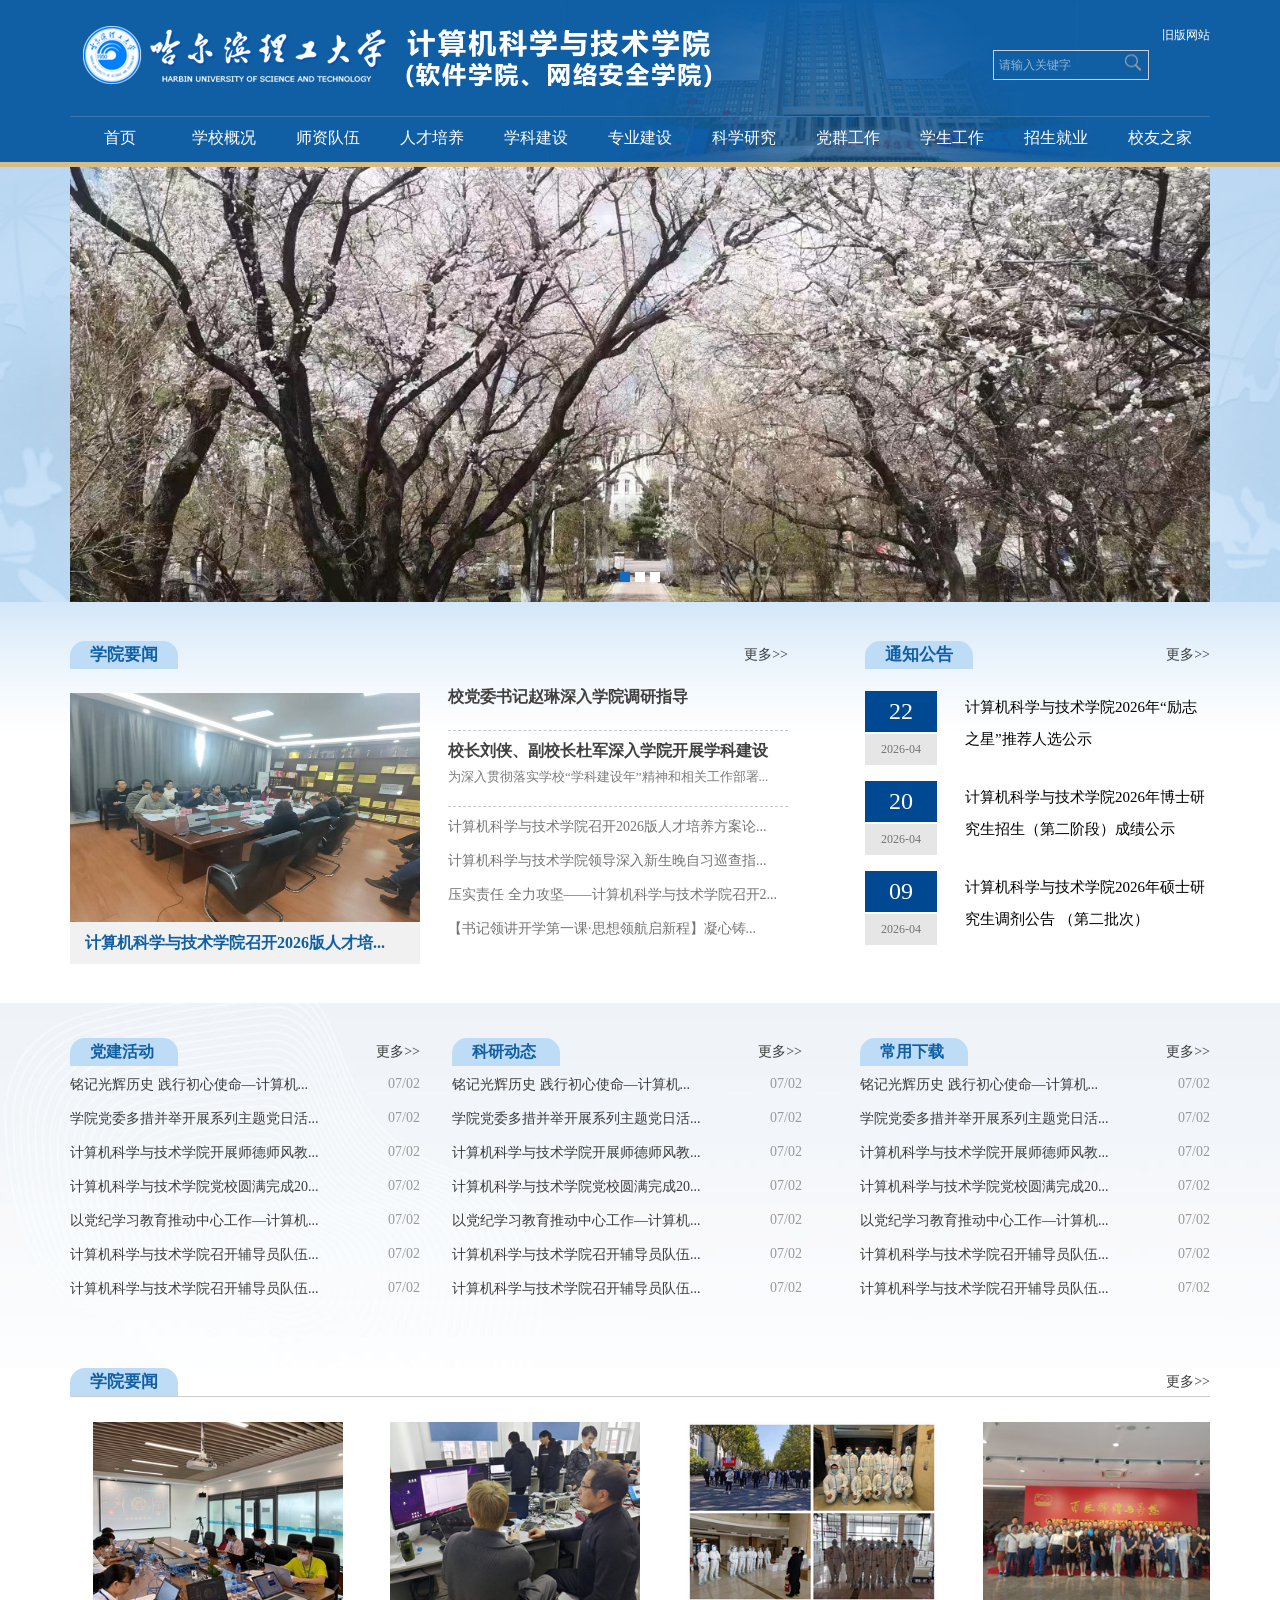
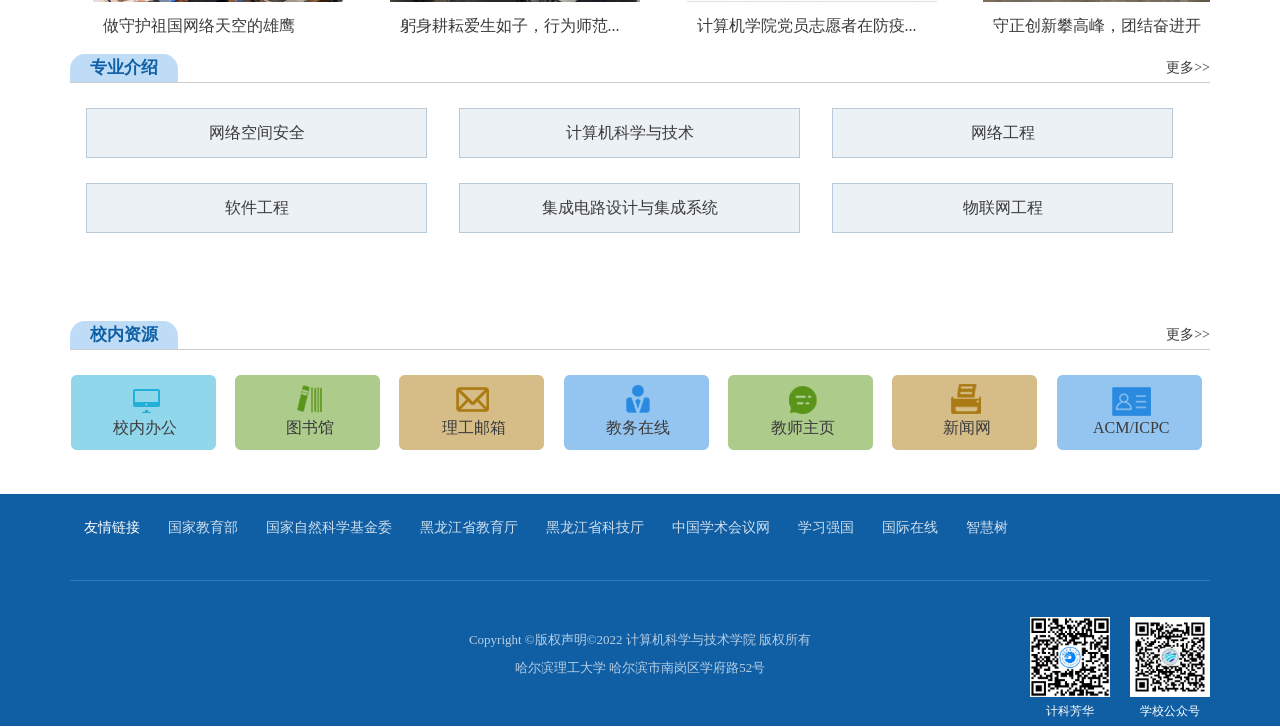
==== commit dacbf801: "简单注册登录以及贪食蛇训练" ====
--- a/index.html
+++ b/index.html
@@ -64,7 +64,7 @@
         // 小轮播图缓慢轮播
         const postList=document.getElementById('postList')
         // 速度
-        postList.style.animationDuration = '30s'
+        postList.style.animationDuration = '10s'
         // 自动获取下拉菜单高度
         const menuitems = document.querySelectorAll('.wp-menu .menu-item');
         menuitems.forEach(item =>{
--- a/css/index.css
+++ b/css/index.css
@@ -73,10 +73,10 @@
 .search-wp .search-input
 input.search-title::-webkit-input-placeholder{
     color: #fff;
-    opacity: 0.6;
+    opacity: 0.9;
     text-align: left;
 }
-.search-wp .search-input
+/* .search-wp .search-input
 input.search-title::-moz-placeholder{
     color: #fff;
     opacity: 0.6;
@@ -87,7 +87,7 @@
     color: #fff;
     opacity: 0.6;
     text-align: left;
-}
+} */
 .search-wp .search-btn{
     position: absolute;
     top: -1px;
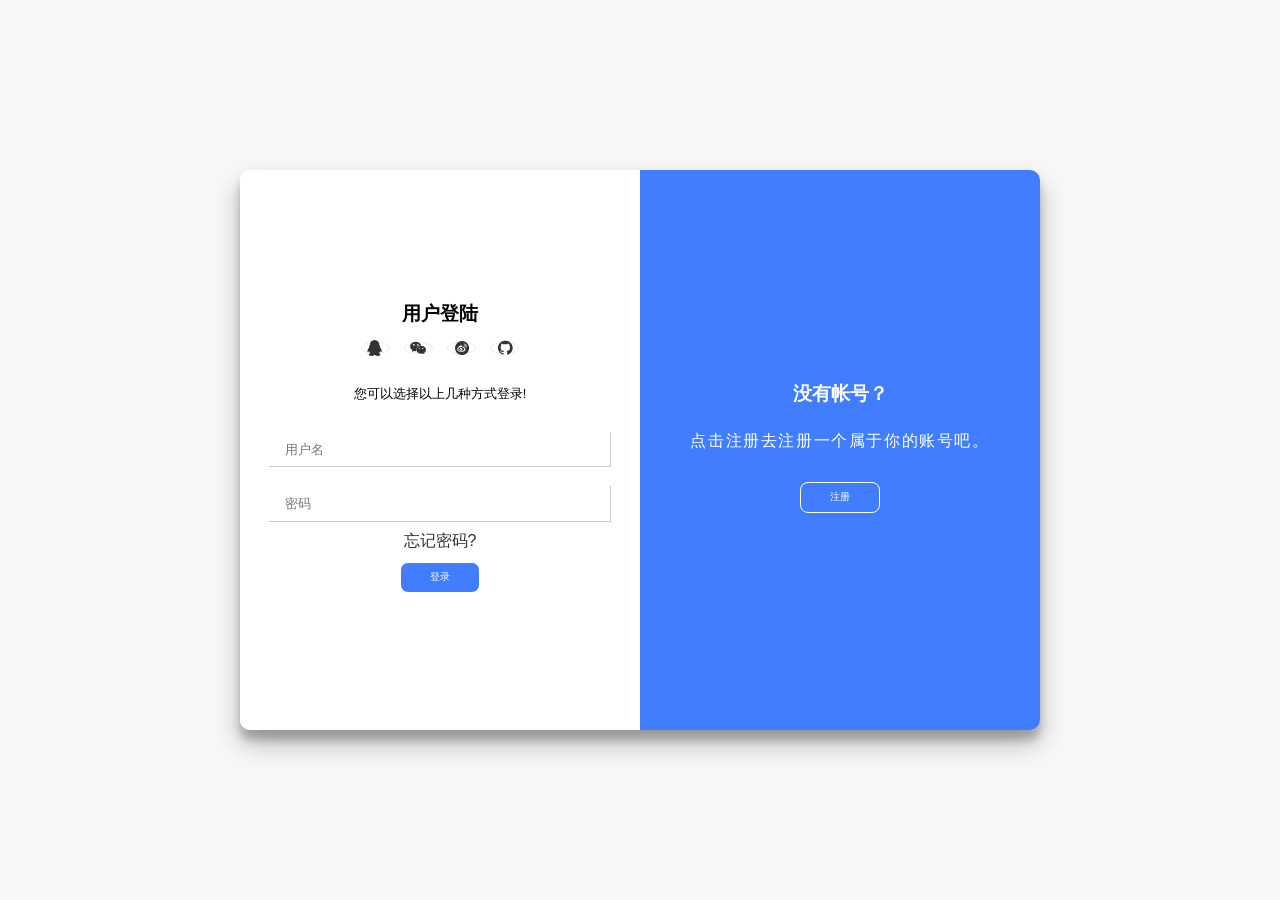
==== commit e0c8cb0b: "实现本地存储用户信息的登陆注册和验证码功能" ====
--- a/index.html
+++ b/index.html
@@ -8,6 +8,13 @@
 </head>
 <script>
     window.onload=function(){
+        // 读取Cookie
+        let cookie = document.cookie;
+        // 如果没有登录状态
+        if (!cookie.includes('loginStatus=success')) {
+            alert('请先登录！');
+            window.location.href = './auth/index.html'; // 登录页面路径
+        }
         let imglist = document.querySelectorAll('.imglist a')
         let leftBtn = document.querySelector('.leftBtn')
         let rightBtn = document.querySelector('.rightBtn')
